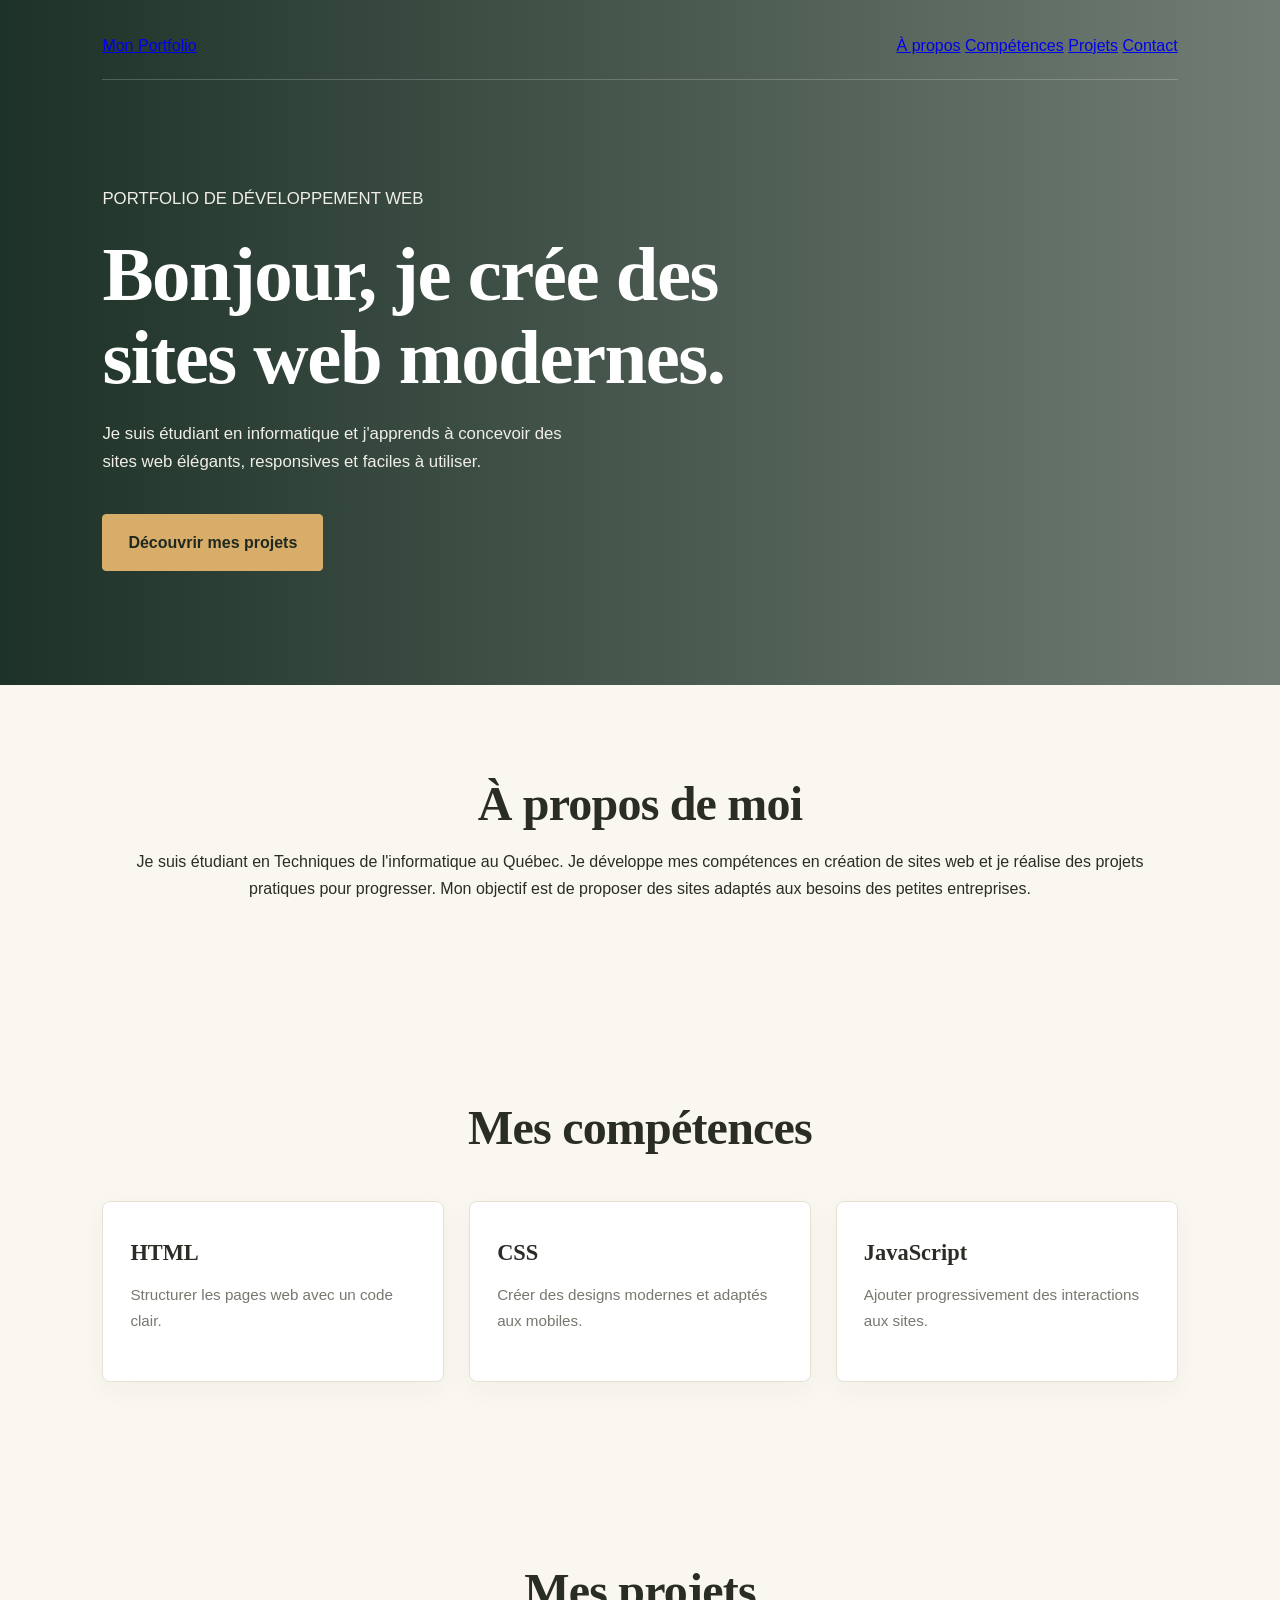
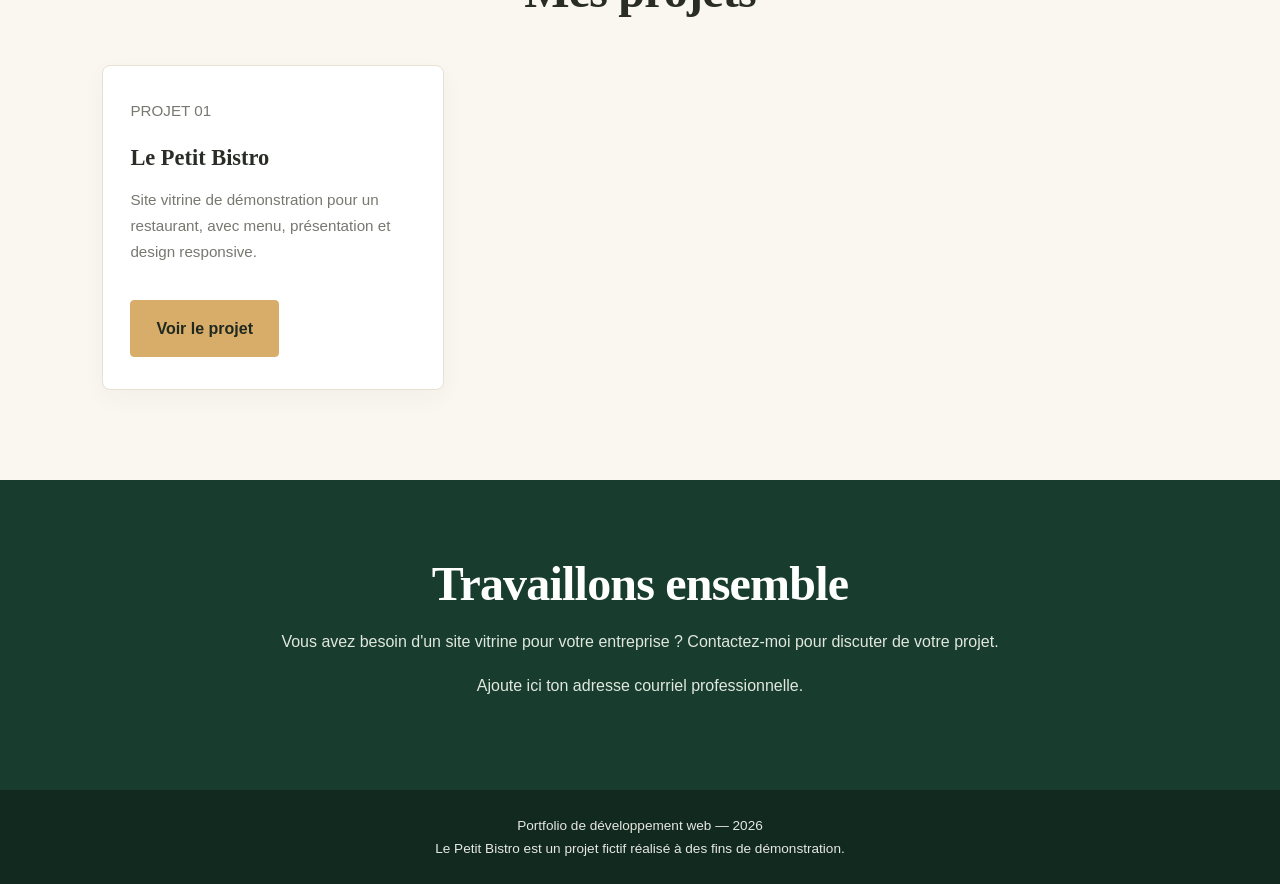
==== portfolio.html @ 8fab01a7 "Rename portfolio.html. to portfolio.html" ====
<!DOCTYPE html>
<html lang="fr">
<head>
    <meta charset="UTF-8">
    <meta name="viewport" content="width=device-width, initial-scale=1.0">
    <meta name="description" content="Portfolio de développeur web débutant : création de sites modernes et responsives.">
    <title>Mon Portfolio | Développement Web</title>
    <link rel="stylesheet" href="style.css">
</head>

<body>

    <header class="hero" id="accueil">
        <nav class="navbar">
            <a href="portfolio.html">Mon Portfolio</a>
            <div>
                <a href="#apropos">À propos</a>
                <a href="#competences">Compétences</a>
                <a href="#projets">Projets</a>
                <a href="#contact">Contact</a>
            </div>
        </nav>

        <div class="hero-content">
            <p>PORTFOLIO DE DÉVELOPPEMENT WEB</p>
            <h1>Bonjour, je crée des sites web modernes.</h1>
            <p>
                Je suis étudiant en informatique et j'apprends à concevoir
                des sites web élégants, responsives et faciles à utiliser.
            </p>
            <a class="button" href="#projets">Découvrir mes projets</a>
        </div>
    </header>

    <main>
        <section class="section" id="apropos">
            <h2>À propos de moi</h2>
            <p>
                Je suis étudiant en Techniques de l'informatique au Québec.
                Je développe mes compétences en création de sites web et
                je réalise des projets pratiques pour progresser.
                Mon objectif est de proposer des sites adaptés aux besoins
                des petites entreprises.
            </p>
        </section>

        <section class="section" id="competences">
            <h2>Mes compétences</h2>

            <div class="menu-grid">
                <article class="menu-card">
                    <div class="dish-content">
                        <h3>HTML</h3>
                        <p>Structurer les pages web avec un code clair.</p>
                    </div>
                </article>

                <article class="menu-card">
                    <div class="dish-content">
                        <h3>CSS</h3>
                        <p>Créer des designs modernes et adaptés aux mobiles.</p>
                    </div>
                </article>

                <article class="menu-card">
                    <div class="dish-content">
                        <h3>JavaScript</h3>
                        <p>Ajouter progressivement des interactions aux sites.</p>
                    </div>
                </article>
            </div>
        </section>

        <section class="section" id="projets">
            <h2>Mes projets</h2>

            <div class="menu-grid">
                <article class="menu-card">
                    <div class="dish-content">
                        <p class="dish-category">PROJET 01</p>
                        <h3>Le Petit Bistro</h3>
                        <p>
                            Site vitrine de démonstration pour un restaurant,
                            avec menu, présentation et design responsive.
                        </p>
                        <a class="button"
                           href="./"
                           target="_blank"
                           rel="noopener noreferrer">
                            Voir le projet
                        </a>
                    </div>
                </article>
            </div>
        </section>

        <section class="contact" id="contact">
            <h2>Travaillons ensemble</h2>
            <p>
                Vous avez besoin d'un site vitrine pour votre entreprise ?
                Contactez-moi pour discuter de votre projet.
            </p>
            <p>Ajoute ici ton adresse courriel professionnelle.</p>
        </section>
    </main>

    <footer>
        <p>Portfolio de développement web — 2026</p>
        <p>Le Petit Bistro est un projet fictif réalisé à des fins de démonstration.</p>
    </footer>

</body>
</html>
---- style.css ----
/* ===== 1. Couleurs et réglages généraux ===== */

:root {
  --green: #183c2e;
  --green-light: #2e5942;
  --cream: #faf7f0;
  --gold: #d8ad69;
  --text: #292d26;
  --muted: #77786f;
  --white: #ffffff;
}

* {
  box-sizing: border-box;
}

html {
  scroll-behavior: smooth;
  scroll-padding-top: 24px;
}

body {
  margin: 0;
  font-family: -apple-system, BlinkMacSystemFont,
    "Segoe UI", sans-serif;
  color: var(--text);
  background: var(--cream);
  line-height: 1.7;
}

a {
  transition: color 0.25s ease,
    background 0.25s ease,
    transform 0.25s ease;
}

h1, h2, h3, p {
  margin-top: 0;
}

h2 {
  line-height: 1.2;
  letter-spacing: -0.8px;
}

/* ===== 2. Grande section d'accueil ===== */

.hero {
  min-height: 560px;
  padding: 24px 8%;
  color: var(--white);
  background:
    linear-gradient(
      90deg,
      rgba(15, 37, 27, 0.94),
      rgba(15, 37, 27, 0.58)
    ),
    url("https://images.unsplash.com/photo-1414235077428-338989a2e8c0?auto=format&fit=crop&w=1800&q=85")
    center / cover no-repeat;
}

.navbar {
  max-width: 1200px;
  margin: 0 auto;
  display: flex;
  align-items: center;
  justify-content: space-between;
  gap: 20px;
  padding: 8px 0 20px;
  border-bottom: 1px solid rgba(255, 255, 255, 0.2);
}

.logo {
  color: var(--white);
  font-family: Georgia, serif;
  font-size: 1.45rem;
  font-weight: bold;
  text-decoration: none;
}

.nav-link {
  color: var(--white);
  text-decoration: none;
}

.nav-link:hover {
  color: var(--gold);
}

.hero-content {
  max-width: 1200px;
  margin: 0 auto;
  padding: 105px 0 90px;
}

.eyebrow {
  color: var(--gold);
  font-size: 0.78rem;
  font-weight: 700;
  letter-spacing: 3px;
  text-transform: uppercase;
}

.hero h1 {
  max-width: 700px;
  margin: 20px 0;
  font-family: Georgia, "Times New Roman", serif;
  font-size: clamp(2.7rem, 6vw, 5rem);
  line-height: 1.08;
  letter-spacing: -1.5px;
}

.hero-content > p:not(.eyebrow) {
  max-width: 470px;
  color: #f0eee7;
  font-size: 1.05rem;
}

/* ===== 3. Boutons ===== */

.button {
  display: inline-block;
  margin-top: 20px;
  padding: 14px 25px;
  border: 1px solid var(--gold);
  border-radius: 4px;
  background: var(--gold);
  color: #20291f;
  font: inherit;
  font-weight: 700;
  text-decoration: none;
  cursor: pointer;
  transition: background 0.25s ease,
    transform 0.25s ease;
}

.button:hover {
  background: #e8c58d;
  transform: translateY(-2px);
}

.button:focus-visible,
a:focus-visible {
  outline: 3px solid var(--gold);
  outline-offset: 4px;
}

/* ===== 4. Cartes du menu ===== */

.section {
  max-width: 1400px;
  margin: 0 auto;
  padding: 90px 8%;
  text-align: center;
}

.section h2,
.contact h2 {
  margin-bottom: 16px;
  font-family: Georgia, "Times New Roman", serif;
  font-size: clamp(2rem, 4vw, 3rem);
}

.menu-grid {
  display: grid;
  grid-template-columns: repeat(3, minmax(0, 1fr));
  gap: 25px;
  margin-top: 45px;
  text-align: left;
}

.menu-card {
  padding: 32px 27px;
  border: 1px solid #e8e0d3;
  border-radius: 8px;
  background: var(--white);
  box-shadow: 0 8px 25px rgba(37, 43, 32, 0.04);
  transition: transform 0.25s ease,
    box-shadow 0.25s ease;
}

.menu-card:hover {
  transform: translateY(-6px);
  box-shadow: 0 16px 35px rgba(37, 43, 32, 0.1);
}

.menu-card span {
  display: inline-block;
  margin-bottom: 12px;
  font-size: 2.7rem;
}

.menu-card h3 {
  margin-bottom: 10px;
  font-family: Georgia, "Times New Roman", serif;
  font-size: 1.4rem;
}

.menu-card p {
  color: var(--muted);
  font-size: 0.95rem;
}

.menu-card strong {
  color: var(--green-light);
  font-size: 1.1rem;
}

/* ===== 5. Contact ===== */

.contact {
  padding: 75px 8%;
  background: var(--green);
  color: var(--white);
  text-align: center;
}

.contact h2 {
  color: var(--white);
}

.contact > p:not(#contact-message) {
  color: #e1e8df;
}

#contact-message {
  margin: 18px auto 0;
  color: #f2d49d;
}

/* ===== 6. Pied de page ===== */

footer {
  padding: 24px 8%;
  background: #11291f;
  color: #e6e8e2;
  text-align: center;
  font-size: 0.85rem;
}

footer p {
  margin: 0;
}

/* ===== 7. Adaptation aux téléphones ===== */

@media (max-width: 700px) {
  .hero {
    min-height: auto;
    padding: 20px 6%;
    background-position: center;
  }

  .navbar {
    align-items: flex-start;
    gap: 12px;
  }

  .logo {
    font-size: 1.15rem;
  }

  .nav-link {
    font-size: 0.9rem;
  }

  .hero-content {
    padding: 80px 0 65px;
  }

  .hero h1 {
    font-size: clamp(2.5rem, 11vw, 3.7rem);
  }

  .section {
    padding: 65px 6%;
  }

  .menu-grid {
    grid-template-columns: 1fr;
    gap: 18px;
    margin-top: 30px;
  }

  .menu-card {
    padding: 27px 23px;
  }

  .contact {
    padding: 60px 6%;
  }
}

@media (prefers-reduced-motion: reduce) {
  *,
  *::before,
  *::after {
    scroll-behavior: auto !important;
    transition: none !important;
  }
}
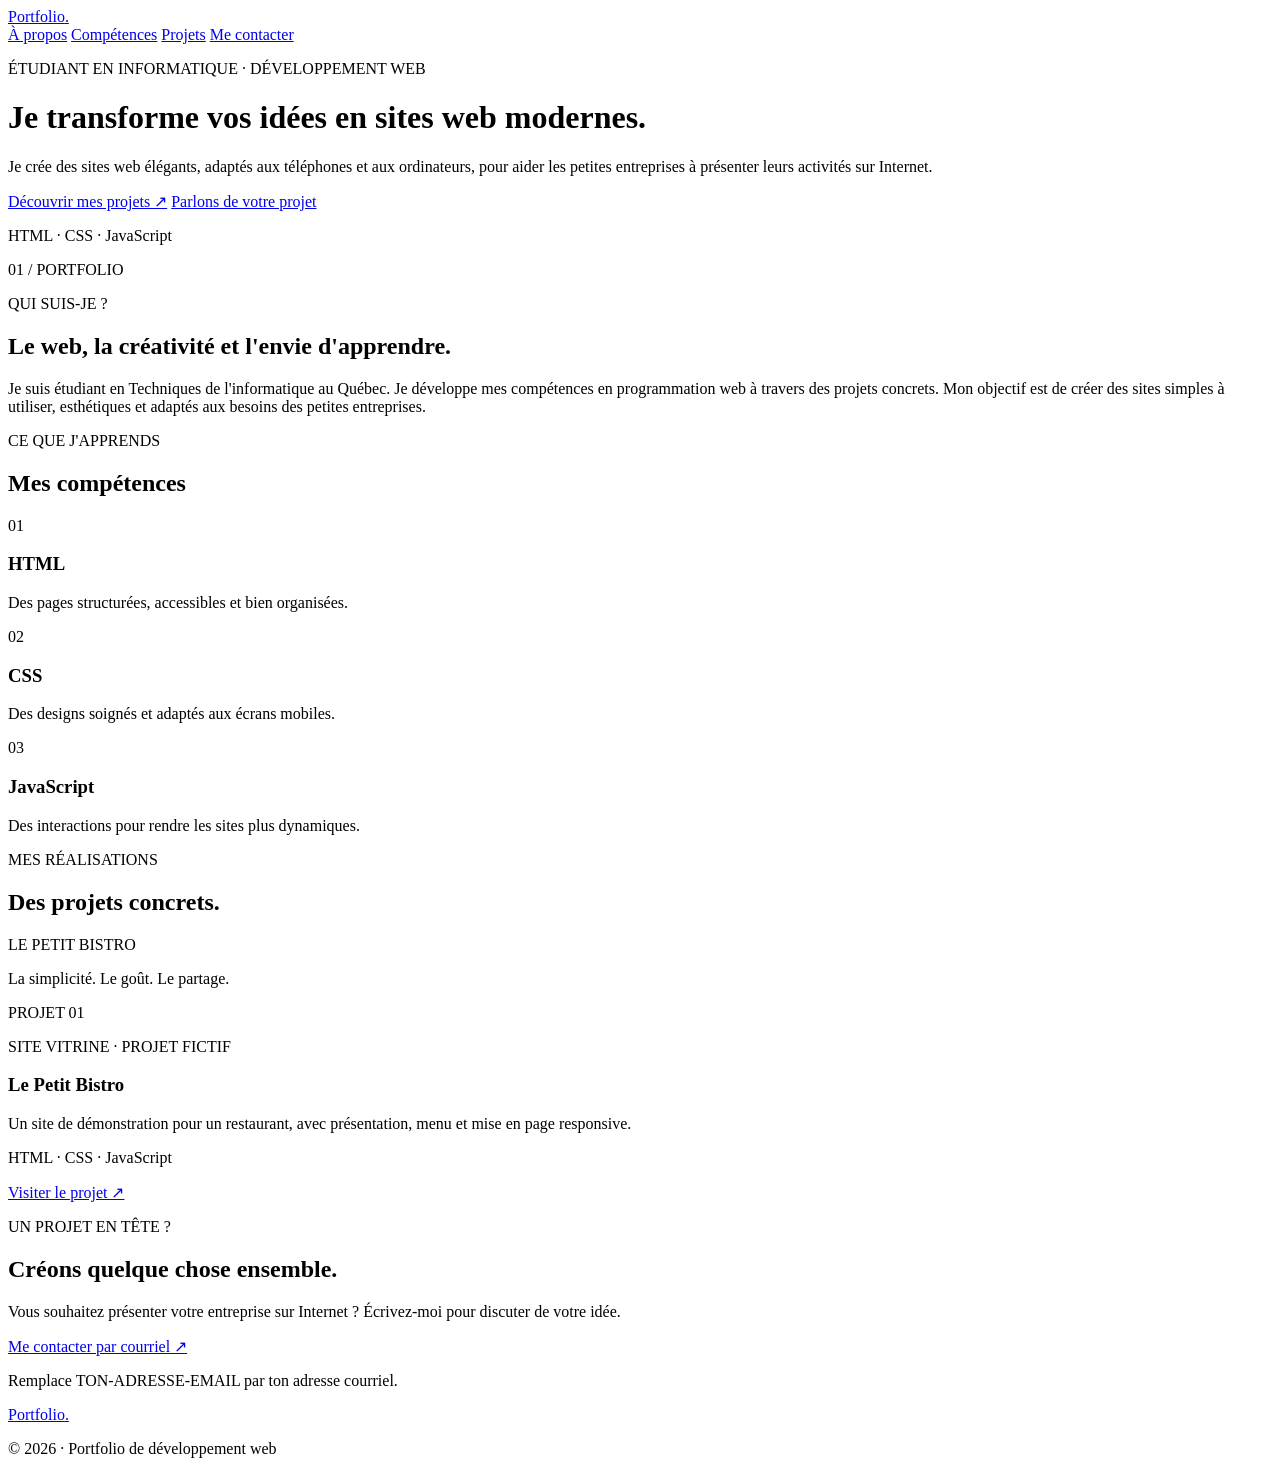
==== commit 6fee032d: "Revise portfolio.html for improved structure and design Updated portfolio layout and content for cla" ====
--- a/portfolio.html
+++ b/portfolio.html
@@ -1,113 +1,133 @@
+
 <!DOCTYPE html>
 <html lang="fr">
 <head>
-    <meta charset="UTF-8">
-    <meta name="viewport" content="width=device-width, initial-scale=1.0">
-    <meta name="description" content="Portfolio de développeur web débutant : création de sites modernes et responsives.">
-    <title>Mon Portfolio | Développement Web</title>
-    <link rel="stylesheet" href="style.css">
+  <meta charset="UTF-8">
+  <meta name="viewport" content="width=device-width, initial-scale=1.0">
+  <meta name="description" content="Portfolio de développeur web : création de sites modernes et responsives pour petites entreprises.">
+  <title>Portfolio | Développement Web</title>
+  <link rel="stylesheet" href="portfolio.css">
 </head>
-
 <body>
 
-    <header class="hero" id="accueil">
-        <nav class="navbar">
-            <a href="portfolio.html">Mon Portfolio</a>
-            <div>
-                <a href="#apropos">À propos</a>
-                <a href="#competences">Compétences</a>
-                <a href="#projets">Projets</a>
-                <a href="#contact">Contact</a>
-            </div>
-        </nav>
+  <header class="hero" id="accueil">
+    <nav class="navbar">
+      <a class="logo" href="#accueil">Portfolio<span>.</span></a>
 
-        <div class="hero-content">
-            <p>PORTFOLIO DE DÉVELOPPEMENT WEB</p>
-            <h1>Bonjour, je crée des sites web modernes.</h1>
-            <p>
-                Je suis étudiant en informatique et j'apprends à concevoir
-                des sites web élégants, responsives et faciles à utiliser.
-            </p>
-            <a class="button" href="#projets">Découvrir mes projets</a>
+      <div class="nav-links">
+        <a href="#apropos">À propos</a>
+        <a href="#competences">Compétences</a>
+        <a href="#projets">Projets</a>
+        <a class="nav-contact" href="#contact">Me contacter</a>
+      </div>
+    </nav>
+
+    <div class="hero-content">
+      <p class="eyebrow">ÉTUDIANT EN INFORMATIQUE · DÉVELOPPEMENT WEB</p>
+
+      <h1>Je transforme vos idées en <span>sites web modernes.</span></h1>
+
+      <p class="intro">
+        Je crée des sites web élégants, adaptés aux téléphones
+        et aux ordinateurs, pour aider les petites entreprises
+        à présenter leurs activités sur Internet.
+      </p>
+
+      <div class="hero-buttons">
+        <a class="button" href="#projets">Découvrir mes projets ↗</a>
+        <a class="text-link" href="#contact">Parlons de votre projet</a>
+      </div>
+
+      <p class="availability">
+        HTML · CSS · JavaScript
+      </p>
+    </div>
+
+    <div class="hero-number">01 / PORTFOLIO</div>
+  </header>
+
+  <main>
+    <section class="section about" id="apropos">
+      <p class="eyebrow">QUI SUIS-JE ?</p>
+      <h2>Le web, la créativité et l'envie d'apprendre.</h2>
+      <p>
+        Je suis étudiant en Techniques de l'informatique au Québec.
+        Je développe mes compétences en programmation web à travers
+        des projets concrets. Mon objectif est de créer des sites
+        simples à utiliser, esthétiques et adaptés aux besoins
+        des petites entreprises.
+      </p>
+    </section>
+
+    <section class="section skills" id="competences">
+      <p class="eyebrow">CE QUE J'APPRENDS</p>
+      <h2>Mes compétences</h2>
+
+      <div class="card-grid">
+        <article class="skill-card">
+          <span>01</span>
+          <h3>HTML</h3>
+          <p>Des pages structurées, accessibles et bien organisées.</p>
+        </article>
+
+        <article class="skill-card">
+          <span>02</span>
+          <h3>CSS</h3>
+          <p>Des designs soignés et adaptés aux écrans mobiles.</p>
+        </article>
+
+        <article class="skill-card">
+          <span>03</span>
+          <h3>JavaScript</h3>
+          <p>Des interactions pour rendre les sites plus dynamiques.</p>
+        </article>
+      </div>
+    </section>
+
+    <section class="section projects" id="projets">
+      <p class="eyebrow">MES RÉALISATIONS</p>
+      <h2>Des projets concrets.</h2>
+
+      <article class="project-card">
+        <div class="project-visual">
+          <span>LE PETIT BISTRO</span>
+          <p>La simplicité. Le goût. Le partage.</p>
+          <span class="project-stamp">PROJET 01</span>
         </div>
-    </header>
 
-    <main>
-        <section class="section" id="apropos">
-            <h2>À propos de moi</h2>
-            <p>
-                Je suis étudiant en Techniques de l'informatique au Québec.
-                Je développe mes compétences en création de sites web et
-                je réalise des projets pratiques pour progresser.
-                Mon objectif est de proposer des sites adaptés aux besoins
-                des petites entreprises.
-            </p>
-        </section>
+        <div class="project-info">
+          <p class="eyebrow">SITE VITRINE · PROJET FICTIF</p>
+          <h3>Le Petit Bistro</h3>
+          <p>
+            Un site de démonstration pour un restaurant, avec
+            présentation, menu et mise en page responsive.
+          </p>
+          <p class="tech">HTML · CSS · JavaScript</p>
+          <a class="text-link" href="./">Visiter le projet ↗</a>
+        </div>
+      </article>
+    </section>
 
-        <section class="section" id="competences">
-            <h2>Mes compétences</h2>
+    <section class="contact" id="contact">
+      <p class="eyebrow">UN PROJET EN TÊTE ?</p>
+      <h2>Créons quelque chose ensemble.</h2>
+      <p>
+        Vous souhaitez présenter votre entreprise sur Internet ?
+        Écrivez-moi pour discuter de votre idée.
+      </p>
+      <a class="button" href="mailto:TON-ADRESSE-EMAIL">
+        Me contacter par courriel ↗
+      </a>
+      <p class="small-note">
+        Remplace TON-ADRESSE-EMAIL par ton adresse courriel.
+      </p>
+    </section>
+  </main>
 
-            <div class="menu-grid">
-                <article class="menu-card">
-                    <div class="dish-content">
-                        <h3>HTML</h3>
-                        <p>Structurer les pages web avec un code clair.</p>
-                    </div>
-                </article>
-
-                <article class="menu-card">
-                    <div class="dish-content">
-                        <h3>CSS</h3>
-                        <p>Créer des designs modernes et adaptés aux mobiles.</p>
-                    </div>
-                </article>
-
-                <article class="menu-card">
-                    <div class="dish-content">
-                        <h3>JavaScript</h3>
-                        <p>Ajouter progressivement des interactions aux sites.</p>
-                    </div>
-                </article>
-            </div>
-        </section>
-
-        <section class="section" id="projets">
-            <h2>Mes projets</h2>
-
-            <div class="menu-grid">
-                <article class="menu-card">
-                    <div class="dish-content">
-                        <p class="dish-category">PROJET 01</p>
-                        <h3>Le Petit Bistro</h3>
-                        <p>
-                            Site vitrine de démonstration pour un restaurant,
-                            avec menu, présentation et design responsive.
-                        </p>
-                        <a class="button"
-                           href="./"
-                           target="_blank"
-                           rel="noopener noreferrer">
-                            Voir le projet
-                        </a>
-                    </div>
-                </article>
-            </div>
-        </section>
-
-        <section class="contact" id="contact">
-            <h2>Travaillons ensemble</h2>
-            <p>
-                Vous avez besoin d'un site vitrine pour votre entreprise ?
-                Contactez-moi pour discuter de votre projet.
-            </p>
-            <p>Ajoute ici ton adresse courriel professionnelle.</p>
-        </section>
-    </main>
-
-    <footer>
-        <p>Portfolio de développement web — 2026</p>
-        <p>Le Petit Bistro est un projet fictif réalisé à des fins de démonstration.</p>
-    </footer>
+  <footer>
+    <a class="logo" href="#accueil">Portfolio<span>.</span></a>
+    <p>© 2026 · Portfolio de développement web</p>
+  </footer>
 
 </body>
 </html>
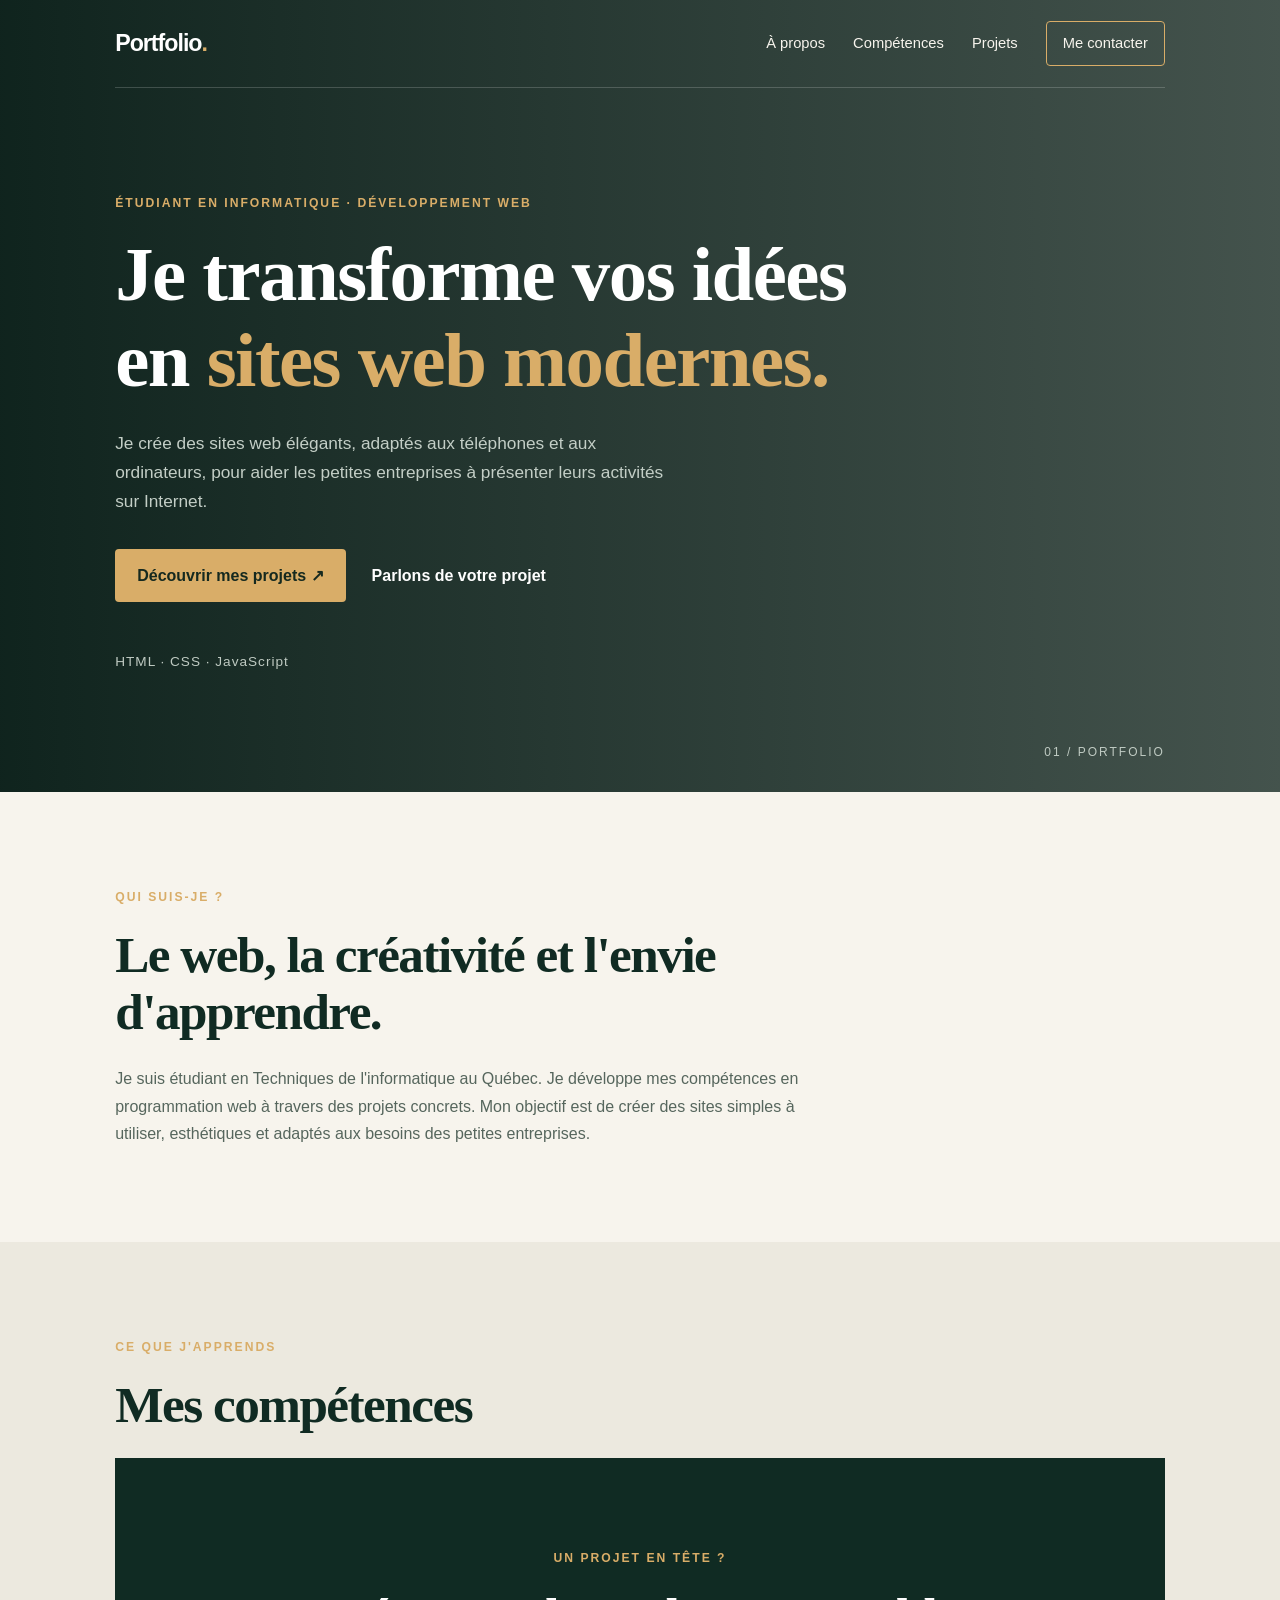
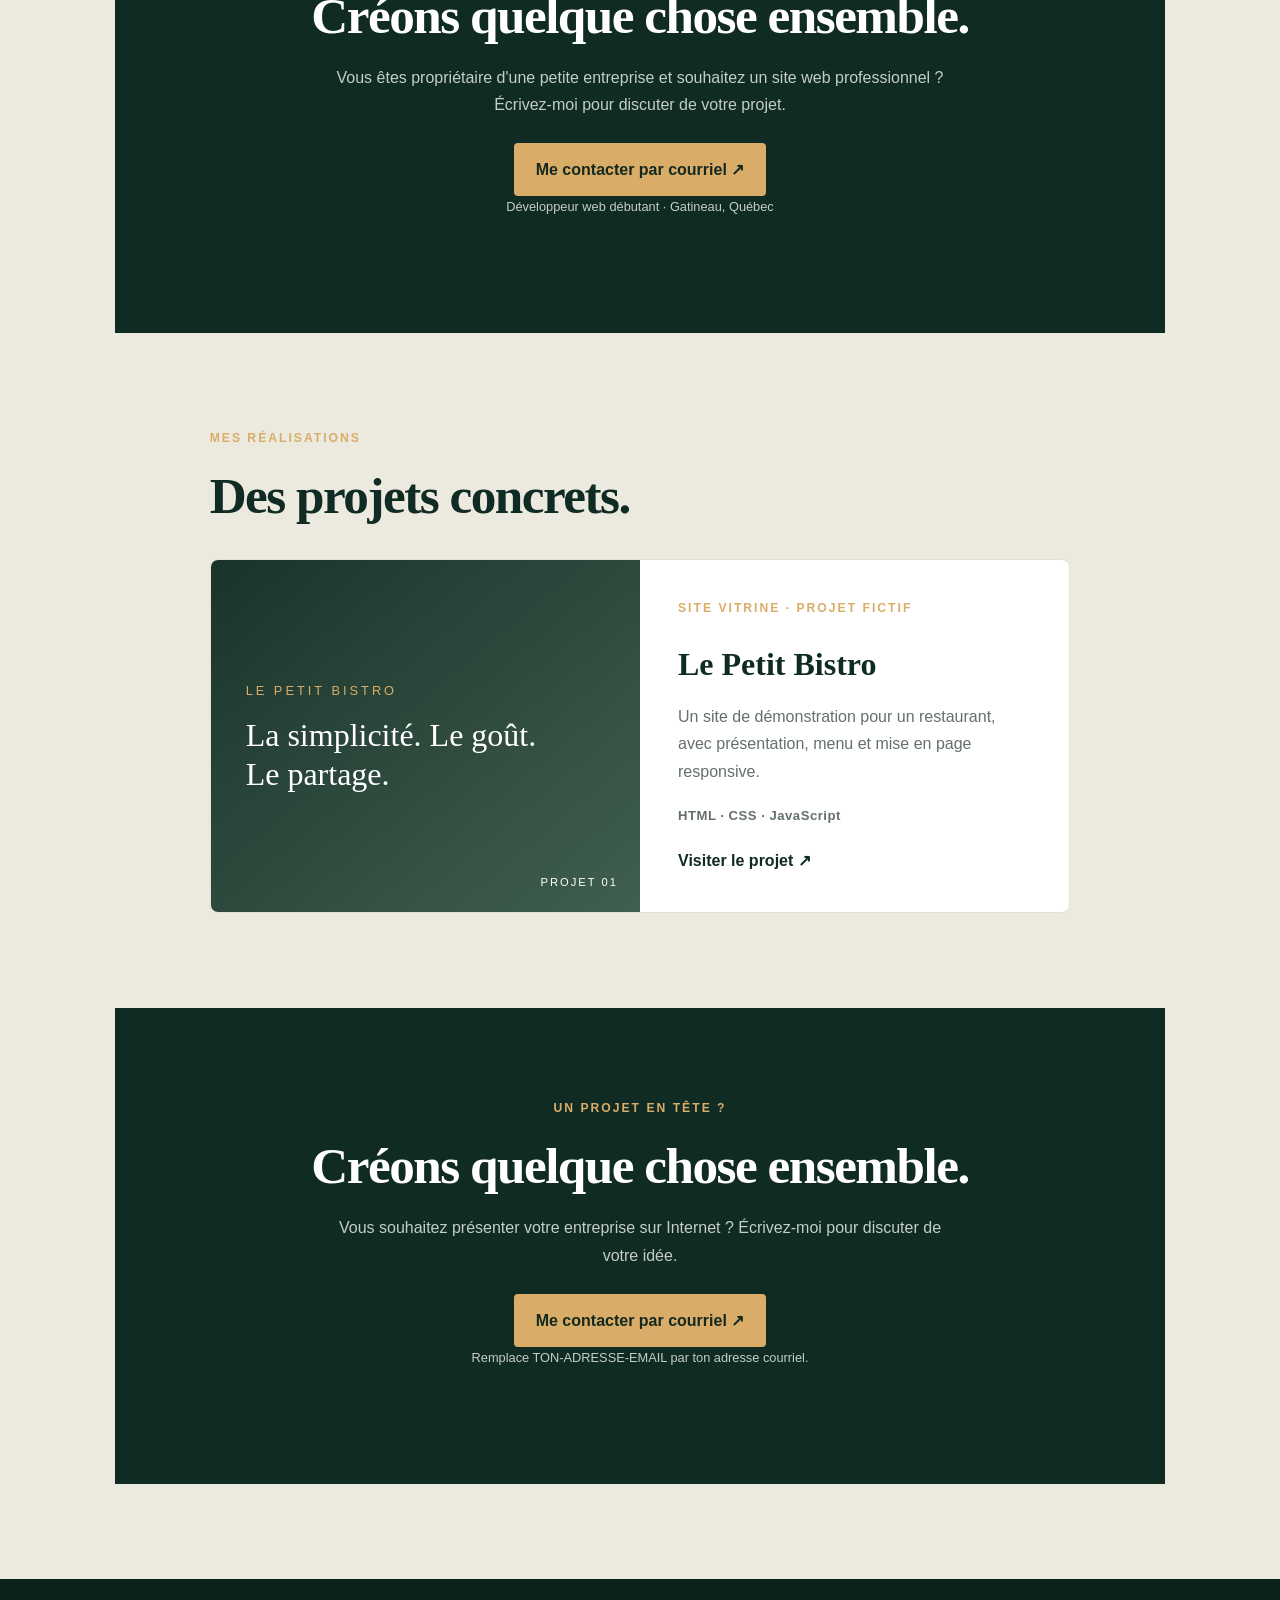
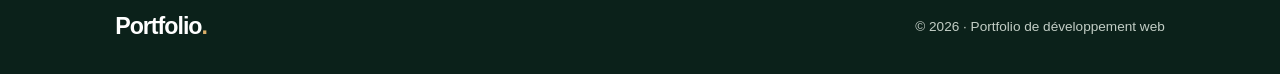
==== commit 15fe524f: "Update portfolio.html" ====
--- a/portfolio.html
+++ b/portfolio.html
@@ -63,26 +63,26 @@
       <p class="eyebrow">CE QUE J'APPRENDS</p>
       <h2>Mes compétences</h2>
 
-      <div class="card-grid">
-        <article class="skill-card">
-          <span>01</span>
-          <h3>HTML</h3>
-          <p>Des pages structurées, accessibles et bien organisées.</p>
-        </article>
+     
+<section class="contact" id="contact">
+  <p class="eyebrow">UN PROJET EN TÊTE ?</p>
 
-        <article class="skill-card">
-          <span>02</span>
-          <h3>CSS</h3>
-          <p>Des designs soignés et adaptés aux écrans mobiles.</p>
-        </article>
+  <h2>Créons quelque chose ensemble.</h2>
 
-        <article class="skill-card">
-          <span>03</span>
-          <h3>JavaScript</h3>
-          <p>Des interactions pour rendre les sites plus dynamiques.</p>
-        </article>
-      </div>
-    </section>
+  <p>
+    Vous êtes propriétaire d'une petite entreprise et souhaitez
+    un site web professionnel ? Écrivez-moi pour discuter de votre projet.
+  </p>
+
+  <a class="button" href="mailto:TON-EMAIL@EXEMPLE.COM">
+    Me contacter par courriel ↗
+  </a>
+
+  <p class="small-note">
+    Développeur web débutant · Gatineau, Québec
+  </p>
+</section>
+
 
     <section class="section projects" id="projets">
       <p class="eyebrow">MES RÉALISATIONS</p>
--- a/portfolio.css
+++ b/portfolio.css
@@ -0,0 +1,375 @@
+
+:root {
+  --green: #102b23;
+  --green-light: #1b4033;
+  --gold: #d9ad68;
+  --cream: #f7f4ed;
+  --muted: #c3cec6;
+}
+
+* {
+  box-sizing: border-box;
+  margin: 0;
+  padding: 0;
+}
+
+html {
+  scroll-behavior: smooth;
+}
+
+body {
+  font-family: Arial, Helvetica, sans-serif;
+  background: var(--cream);
+  color: var(--green);
+  line-height: 1.7;
+}
+
+a {
+  text-decoration: none;
+}
+
+.hero {
+  min-height: 88vh;
+  position: relative;
+  overflow: hidden;
+  color: white;
+  background:
+    linear-gradient(90deg, rgba(8, 29, 23, .97), rgba(8, 29, 23, .75)),
+    url("https://images.unsplash.com/photo-1497366754035-f200968a6e72?auto=format&fit=crop&w=1800&q=85")
+    center/cover no-repeat;
+  padding: 0 9%;
+}
+
+.navbar {
+  min-height: 88px;
+  display: flex;
+  align-items: center;
+  justify-content: space-between;
+  gap: 24px;
+  border-bottom: 1px solid rgba(255,255,255,.18);
+}
+
+.logo {
+  color: white;
+  font-size: 1.45rem;
+  font-weight: 800;
+  letter-spacing: -1px;
+}
+
+.logo span {
+  color: var(--gold);
+}
+
+.nav-links {
+  display: flex;
+  align-items: center;
+  gap: 28px;
+}
+
+.nav-links a {
+  color: #f7f4ed;
+  font-size: .92rem;
+  transition: color .2s;
+}
+
+.nav-links a:hover,
+.text-link:hover {
+  color: var(--gold);
+}
+
+.nav-links .nav-contact {
+  border: 1px solid var(--gold);
+  padding: 9px 16px;
+  border-radius: 4px;
+}
+
+.hero-content {
+  max-width: 780px;
+  padding: 105px 0 90px;
+}
+
+.eyebrow {
+  color: var(--gold);
+  font-size: .76rem;
+  font-weight: 700;
+  letter-spacing: 2px;
+  margin-bottom: 18px;
+}
+
+h1, h2 {
+  font-family: Georgia, "Times New Roman", serif;
+  letter-spacing: -1.5px;
+  line-height: 1.12;
+}
+
+h1 {
+  font-size: clamp(2.8rem, 6vw, 5.3rem);
+  max-width: 850px;
+}
+
+h1 span {
+  color: var(--gold);
+}
+
+.intro {
+  max-width: 570px;
+  color: var(--muted);
+  font-size: 1.08rem;
+  margin-top: 25px;
+}
+
+.hero-buttons {
+  display: flex;
+  flex-wrap: wrap;
+  align-items: center;
+  gap: 26px;
+  margin-top: 32px;
+}
+
+.button {
+  display: inline-block;
+  background: var(--gold);
+  color: #15291f;
+  padding: 13px 22px;
+  border-radius: 4px;
+  font-weight: 700;
+  transition: transform .2s, background .2s;
+}
+
+.button:hover {
+  background: #edc78b;
+  transform: translateY(-2px);
+}
+
+.text-link {
+  color: var(--green);
+  font-weight: 700;
+}
+
+.hero .text-link {
+  color: white;
+}
+
+.availability {
+  margin-top: 48px;
+  color: #bfcac2;
+  font-size: .85rem;
+  letter-spacing: 1px;
+}
+
+.hero-number {
+  position: absolute;
+  right: 9%;
+  bottom: 30px;
+  color: #bfcac2;
+  font-size: .75rem;
+  letter-spacing: 2px;
+}
+
+.section {
+  padding: 95px 9%;
+}
+
+.section h2,
+.contact h2 {
+  font-size: clamp(2.1rem, 4vw, 3.4rem);
+  max-width: 760px;
+  margin-bottom: 25px;
+}
+
+.about > p:last-child {
+  max-width: 720px;
+  color: #56665d;
+}
+
+.skills {
+  background: #ece9df;
+}
+
+.card-grid {
+  display: grid;
+  grid-template-columns: repeat(3, minmax(0, 1fr));
+  gap: 20px;
+  margin-top: 38px;
+}
+
+.skill-card {
+  background: white;
+  padding: 30px;
+  border: 1px solid #e4e0d5;
+  border-radius: 8px;
+}
+
+.skill-card > span {
+  color: #b18243;
+  font-size: .8rem;
+  font-weight: 700;
+}
+
+.skill-card h3 {
+  margin: 15px 0 8px;
+  font-size: 1.4rem;
+}
+
+.skill-card p,
+.project-info > p:not(.eyebrow) {
+  color: #647168;
+}
+
+.project-card {
+  display: grid;
+  grid-template-columns: 1fr 1fr;
+  background: white;
+  border-radius: 8px;
+  overflow: hidden;
+  margin-top: 35px;
+  border: 1px solid #e4e0d5;
+}
+
+.project-visual {
+  min-height: 310px;
+  padding: 35px;
+  background:
+    linear-gradient(140deg, rgba(12, 39, 29, .94), rgba(31, 67, 49, .85)),
+    url("https://images.unsplash.com/photo-1414235077428-338989a2e8c0?auto=format&fit=crop&w=900&q=80")
+    center/cover;
+  color: white;
+  display: flex;
+  flex-direction: column;
+  justify-content: center;
+  position: relative;
+}
+
+.project-visual > span:first-child {
+  color: var(--gold);
+  letter-spacing: 3px;
+  font-size: .8rem;
+}
+
+.project-visual p {
+  font-family: Georgia, serif;
+  font-size: 2rem;
+  margin-top: 15px;
+  max-width: 300px;
+  line-height: 1.2;
+}
+
+.project-stamp {
+  position: absolute;
+  bottom: 20px;
+  right: 22px;
+  font-size: .7rem;
+  letter-spacing: 2px;
+}
+
+.project-info {
+  padding: 38px;
+}
+
+.project-info h3 {
+  font-family: Georgia, serif;
+  font-size: 2rem;
+  margin-bottom: 12px;
+}
+
+.tech {
+  margin: 20px 0;
+  font-size: .82rem;
+  font-weight: 700;
+  letter-spacing: .5px;
+}
+
+.contact {
+  padding: 90px 9%;
+  background: var(--green);
+  color: white;
+  text-align: center;
+}
+
+.contact h2 {
+  margin: 0 auto 20px;
+}
+
+.contact > p:not(.eyebrow) {
+  color: var(--muted);
+  max-width: 620px;
+  margin: 0 auto 25px;
+}
+
+.contact .small-note {
+  font-size: .8rem;
+  margin-top: 18px;
+}
+
+footer {
+  background: #0b211a;
+  padding: 28px 9%;
+  display: flex;
+  justify-content: space-between;
+  align-items: center;
+  gap: 20px;
+  color: var(--muted);
+  font-size: .85rem;
+}
+
+@media (max-width: 700px) {
+  .hero {
+    min-height: auto;
+    padding: 0 6%;
+  }
+
+  .navbar {
+    align-items: flex-start;
+    flex-direction: column;
+    padding: 22px 0;
+    gap: 15px;
+  }
+
+  .nav-links {
+    flex-wrap: wrap;
+    gap: 12px 18px;
+  }
+
+  .nav-links a {
+    font-size: .85rem;
+  }
+
+  .hero-content {
+    padding: 75px 0 100px;
+  }
+
+  h1 {
+    font-size: clamp(2.5rem, 12vw, 4rem);
+  }
+
+  .section {
+    padding: 65px 6%;
+  }
+
+  .card-grid,
+  .project-card {
+    grid-template-columns: 1fr;
+  }
+
+  .project-visual {
+    min-height: 240px;
+  }
+
+  .project-info {
+    padding: 27px;
+  }
+
+  .contact {
+    padding: 65px 6%;
+  }
+
+  footer {
+    padding: 25px 6%;
+    flex-direction: column;
+    align-items: flex-start;
+  }
+
+  .hero-number {
+    right: 6%;
+  }
+}
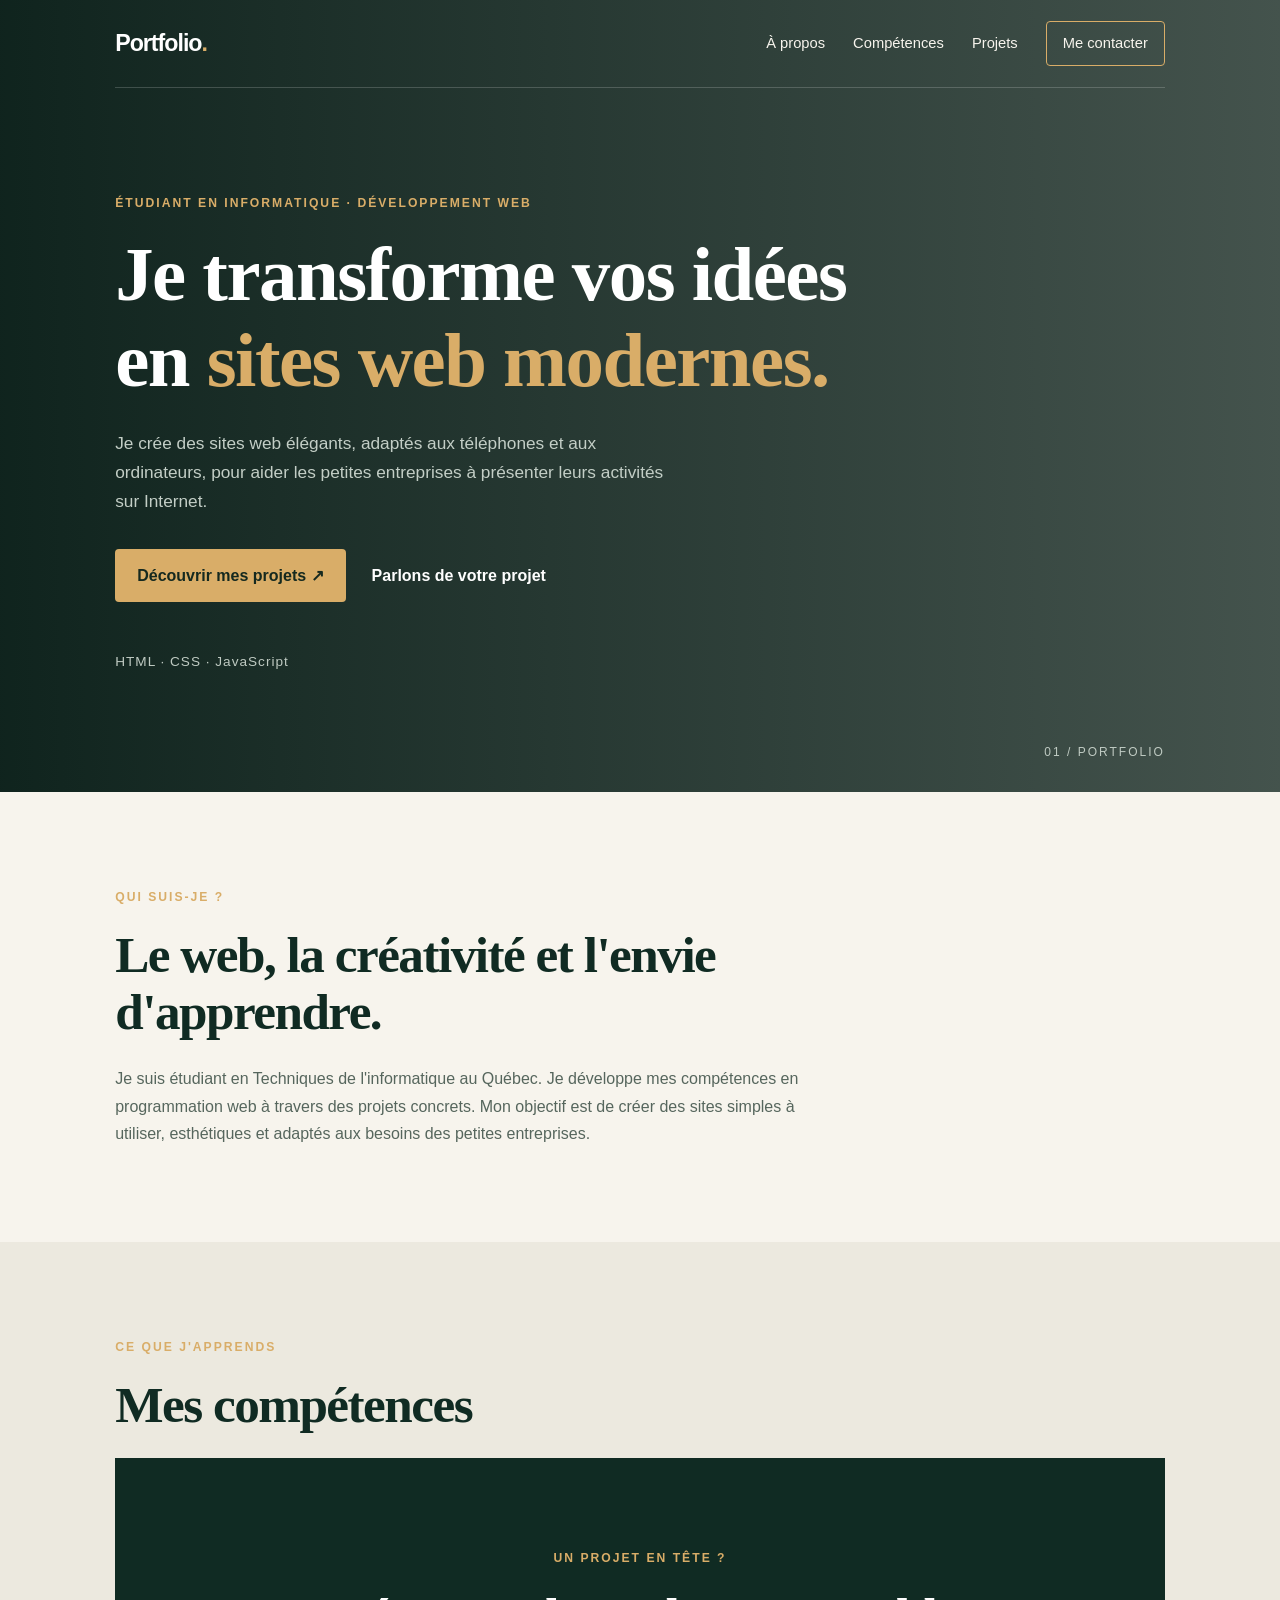
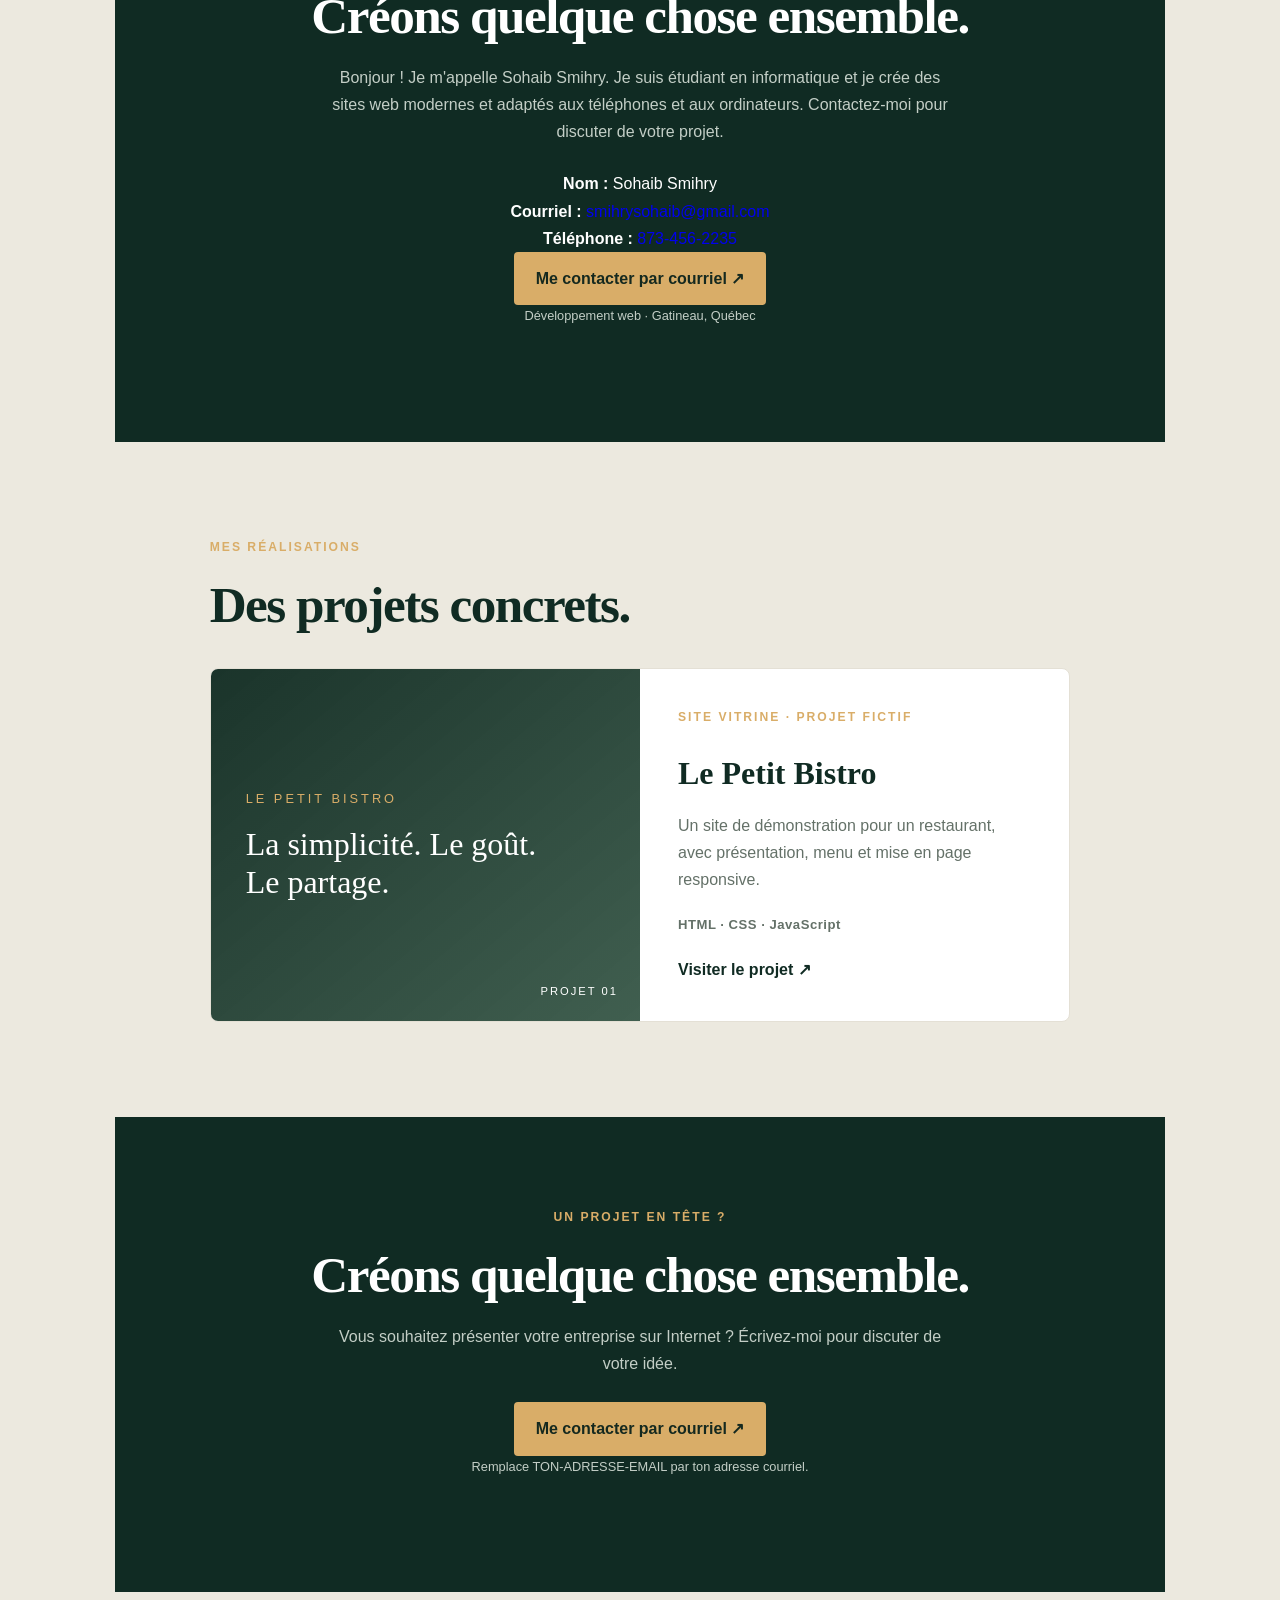
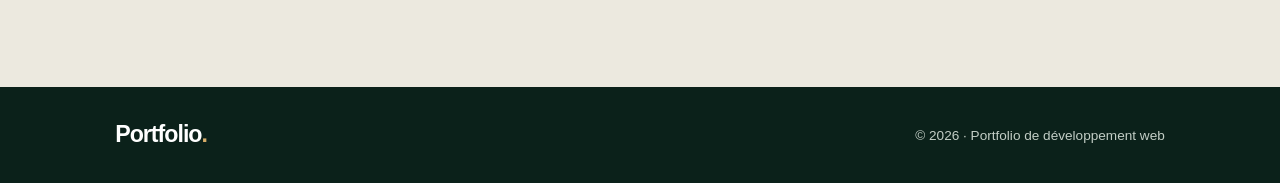
==== commit 40dab559: "Revise contact section with personal info Updated contact section with personal introduction and det" ====
--- a/portfolio.html
+++ b/portfolio.html
@@ -64,24 +64,42 @@
       <h2>Mes compétences</h2>
 
      
+
 <section class="contact" id="contact">
   <p class="eyebrow">UN PROJET EN TÊTE ?</p>
 
   <h2>Créons quelque chose ensemble.</h2>
 
   <p>
-    Vous êtes propriétaire d'une petite entreprise et souhaitez
-    un site web professionnel ? Écrivez-moi pour discuter de votre projet.
+    Bonjour ! Je m'appelle Sohaib Smihry.
+    Je suis étudiant en informatique et je crée des sites web
+    modernes et adaptés aux téléphones et aux ordinateurs.
+    Contactez-moi pour discuter de votre projet.
   </p>
 
-  <a class="button" href="mailto:TON-EMAIL@EXEMPLE.COM">
+  <div class="contact-details">
+    <p><strong>Nom :</strong> Sohaib Smihry</p>
+
+    <p>
+      <strong>Courriel :</strong>
+      <a href="mailto:smihrysohaib@gmail.com">
+        smihrysohaib@gmail.com
+      </a>
+    </p>
+
+    <p>
+      <strong>Téléphone :</strong>
+      <a href="tel:+18734562235">873-456-2235</a>
+    </p>
+  </div>
+
+  <a class="button" href="mailto:smihrysohaib@gmail.com">
     Me contacter par courriel ↗
   </a>
 
-  <p class="small-note">
-    Développeur web débutant · Gatineau, Québec
-  </p>
+  <p class="small-note">Développement web · Gatineau, Québec</p>
 </section>
+
 
 
     <section class="section projects" id="projets">
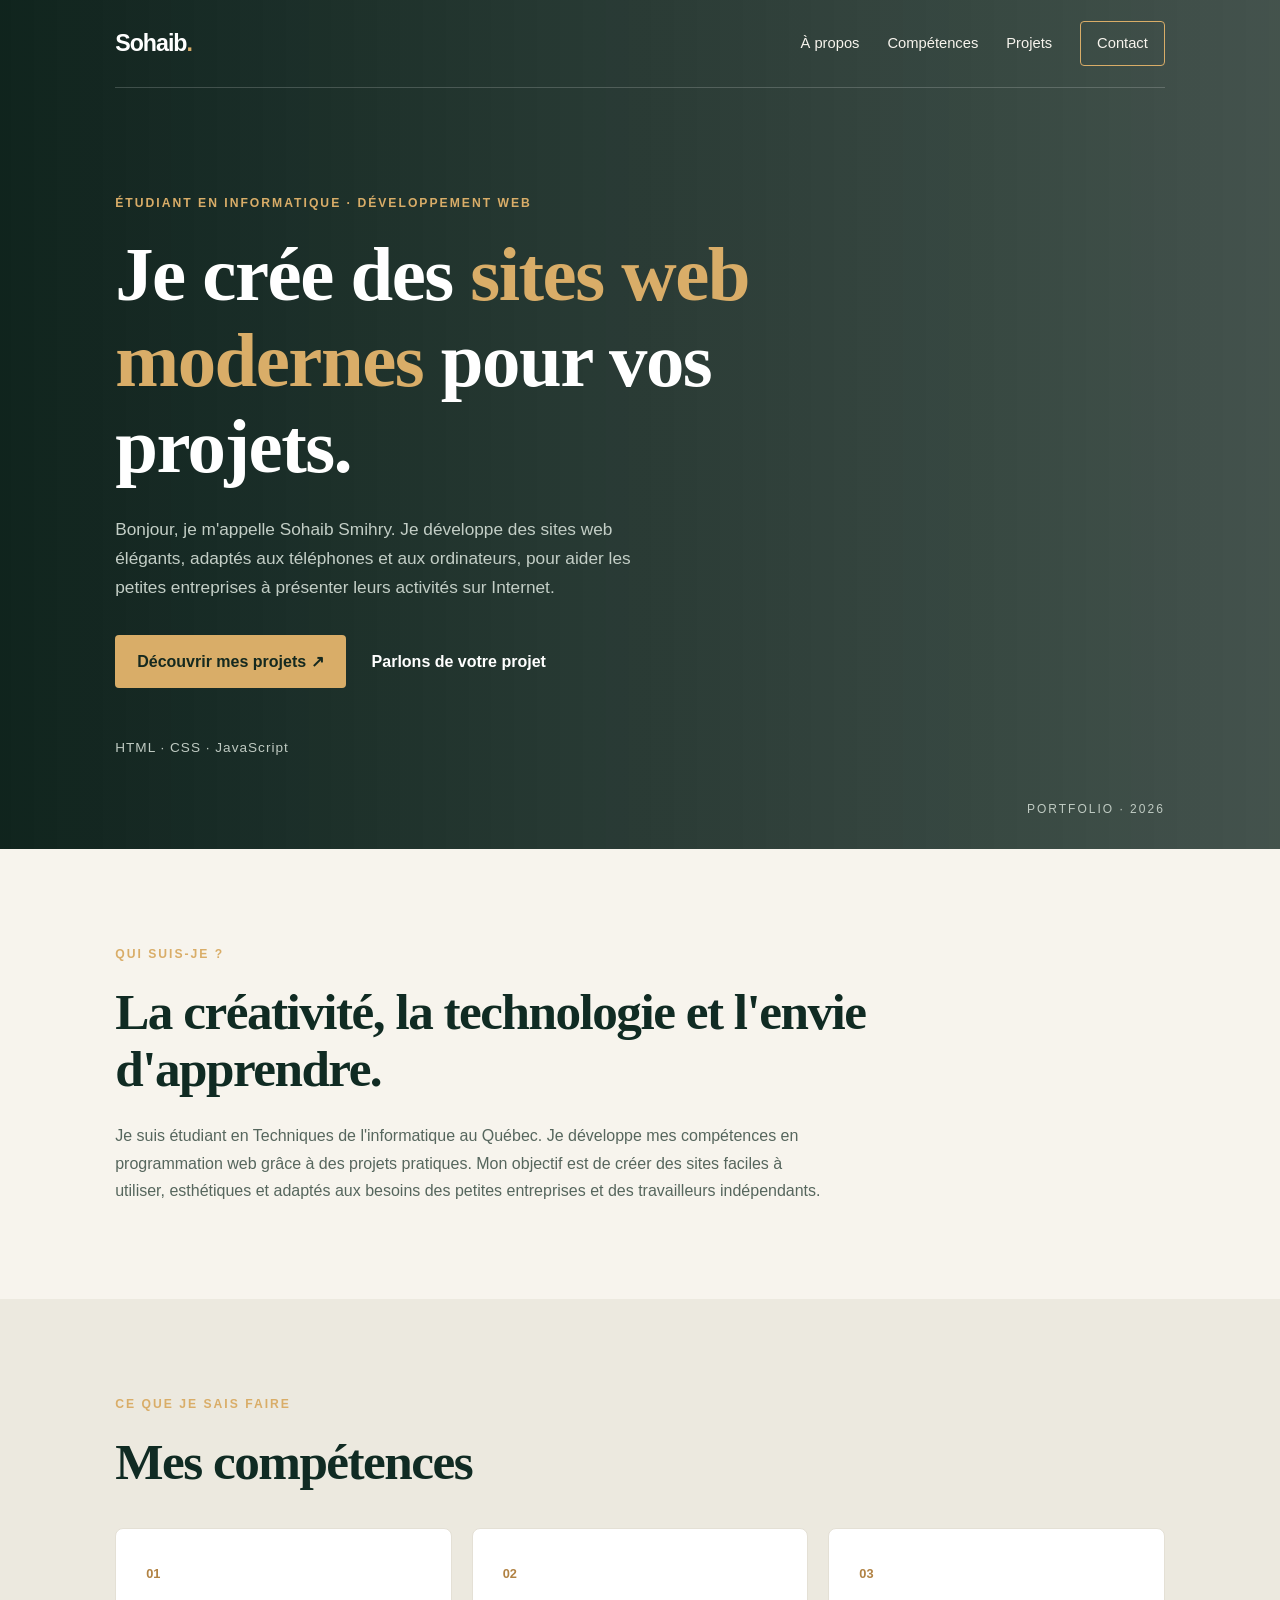
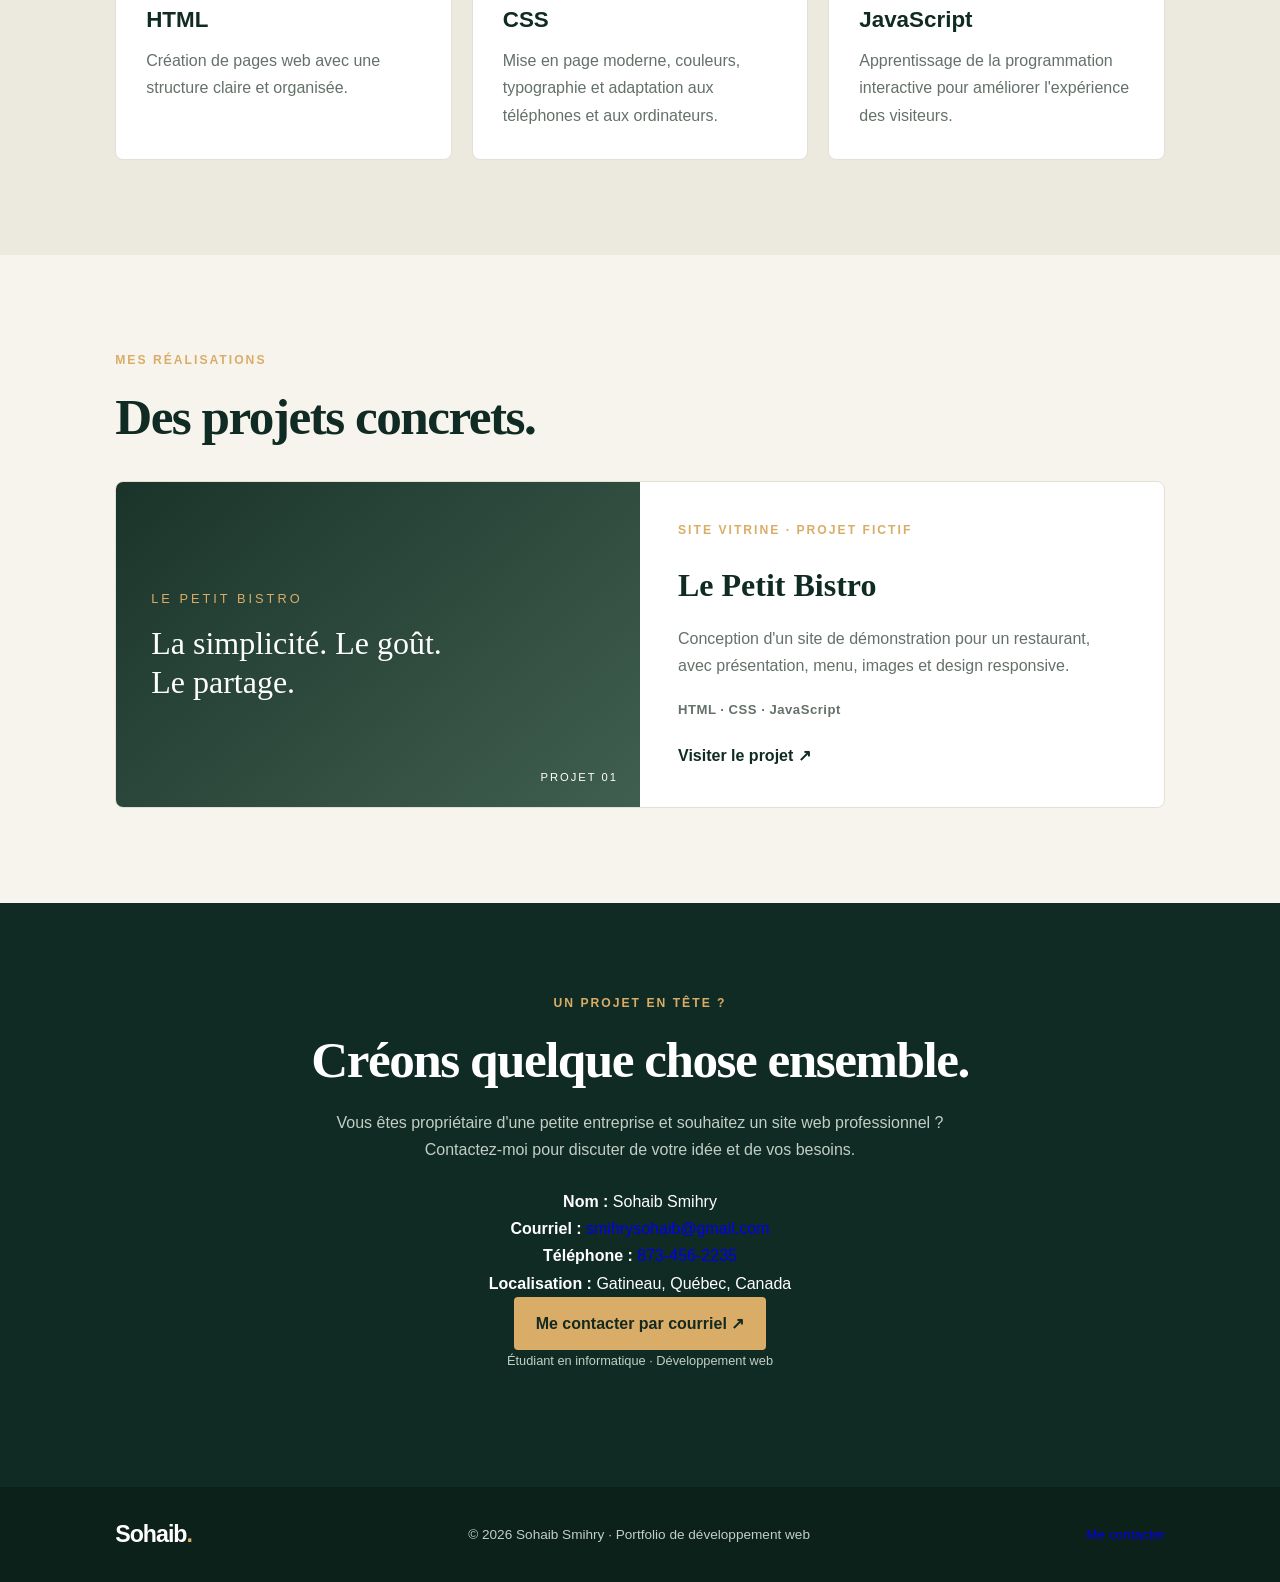
==== commit 6a0892a9: "Update portfolio.html" ====
--- a/portfolio.html
+++ b/portfolio.html
@@ -4,38 +4,51 @@
 <head>
   <meta charset="UTF-8">
   <meta name="viewport" content="width=device-width, initial-scale=1.0">
-  <meta name="description" content="Portfolio de développeur web : création de sites modernes et responsives pour petites entreprises.">
-  <title>Portfolio | Développement Web</title>
+  <meta name="description" content="Portfolio de Sohaib Smihry, étudiant en informatique et développeur web débutant à Gatineau, Québec.">
+  <meta name="theme-color" content="#102b23">
+  <title>Sohaib Smihry | Développeur Web</title>
   <link rel="stylesheet" href="portfolio.css">
 </head>
+
 <body>
 
+  <!-- EN-TÊTE ET PAGE D'ACCUEIL -->
   <header class="hero" id="accueil">
+
     <nav class="navbar">
-      <a class="logo" href="#accueil">Portfolio<span>.</span></a>
+      <a class="logo" href="#accueil">Sohaib<span>.</span></a>
 
       <div class="nav-links">
         <a href="#apropos">À propos</a>
         <a href="#competences">Compétences</a>
         <a href="#projets">Projets</a>
-        <a class="nav-contact" href="#contact">Me contacter</a>
+        <a class="nav-contact" href="#contact">Contact</a>
       </div>
     </nav>
 
     <div class="hero-content">
-      <p class="eyebrow">ÉTUDIANT EN INFORMATIQUE · DÉVELOPPEMENT WEB</p>
-
-      <h1>Je transforme vos idées en <span>sites web modernes.</span></h1>
+      <p class="eyebrow">
+        ÉTUDIANT EN INFORMATIQUE · DÉVELOPPEMENT WEB
+      </p>
+
+      <h1>
+        Je crée des <span>sites web modernes</span> pour vos projets.
+      </h1>
 
       <p class="intro">
-        Je crée des sites web élégants, adaptés aux téléphones
-        et aux ordinateurs, pour aider les petites entreprises
-        à présenter leurs activités sur Internet.
+        Bonjour, je m'appelle Sohaib Smihry. Je développe des sites web
+        élégants, adaptés aux téléphones et aux ordinateurs, pour aider
+        les petites entreprises à présenter leurs activités sur Internet.
       </p>
 
       <div class="hero-buttons">
-        <a class="button" href="#projets">Découvrir mes projets ↗</a>
-        <a class="text-link" href="#contact">Parlons de votre projet</a>
+        <a class="button" href="#projets">
+          Découvrir mes projets ↗
+        </a>
+
+        <a class="text-link" href="#contact">
+          Parlons de votre projet
+        </a>
       </div>
 
       <p class="availability">
@@ -43,108 +56,168 @@
       </p>
     </div>
 
-    <div class="hero-number">01 / PORTFOLIO</div>
+    <div class="hero-number">PORTFOLIO · 2026</div>
+
   </header>
 
   <main>
+
+    <!-- À PROPOS -->
     <section class="section about" id="apropos">
       <p class="eyebrow">QUI SUIS-JE ?</p>
-      <h2>Le web, la créativité et l'envie d'apprendre.</h2>
+
+      <h2>La créativité, la technologie et l'envie d'apprendre.</h2>
+
       <p>
         Je suis étudiant en Techniques de l'informatique au Québec.
-        Je développe mes compétences en programmation web à travers
-        des projets concrets. Mon objectif est de créer des sites
-        simples à utiliser, esthétiques et adaptés aux besoins
-        des petites entreprises.
-      </p>
-    </section>
-
+        Je développe mes compétences en programmation web grâce à des
+        projets pratiques. Mon objectif est de créer des sites faciles
+        à utiliser, esthétiques et adaptés aux besoins des petites
+        entreprises et des travailleurs indépendants.
+      </p>
+    </section>
+
+    <!-- COMPÉTENCES -->
     <section class="section skills" id="competences">
-      <p class="eyebrow">CE QUE J'APPRENDS</p>
+      <p class="eyebrow">CE QUE JE SAIS FAIRE</p>
+
       <h2>Mes compétences</h2>
 
-     
-
-<section class="contact" id="contact">
-  <p class="eyebrow">UN PROJET EN TÊTE ?</p>
-
-  <h2>Créons quelque chose ensemble.</h2>
-
-  <p>
-    Bonjour ! Je m'appelle Sohaib Smihry.
-    Je suis étudiant en informatique et je crée des sites web
-    modernes et adaptés aux téléphones et aux ordinateurs.
-    Contactez-moi pour discuter de votre projet.
-  </p>
-
-  <div class="contact-details">
-    <p><strong>Nom :</strong> Sohaib Smihry</p>
-
-    <p>
-      <strong>Courriel :</strong>
-      <a href="mailto:smihrysohaib@gmail.com">
-        smihrysohaib@gmail.com
-      </a>
-    </p>
-
-    <p>
-      <strong>Téléphone :</strong>
-      <a href="tel:+18734562235">873-456-2235</a>
-    </p>
-  </div>
-
-  <a class="button" href="mailto:smihrysohaib@gmail.com">
-    Me contacter par courriel ↗
-  </a>
-
-  <p class="small-note">Développement web · Gatineau, Québec</p>
-</section>
-
-
-
+      <div class="card-grid">
+
+        <article class="skill-card">
+          <span>01</span>
+          <h3>HTML</h3>
+          <p>
+            Création de pages web avec une structure claire et organisée.
+          </p>
+        </article>
+
+        <article class="skill-card">
+          <span>02</span>
+          <h3>CSS</h3>
+          <p>
+            Mise en page moderne, couleurs, typographie et adaptation
+            aux téléphones et aux ordinateurs.
+          </p>
+        </article>
+
+        <article class="skill-card">
+          <span>03</span>
+          <h3>JavaScript</h3>
+          <p>
+            Apprentissage de la programmation interactive pour améliorer
+            l'expérience des visiteurs.
+          </p>
+        </article>
+
+      </div>
+    </section>
+
+    <!-- PROJETS -->
     <section class="section projects" id="projets">
       <p class="eyebrow">MES RÉALISATIONS</p>
+
       <h2>Des projets concrets.</h2>
 
       <article class="project-card">
+
         <div class="project-visual">
           <span>LE PETIT BISTRO</span>
+
           <p>La simplicité. Le goût. Le partage.</p>
+
           <span class="project-stamp">PROJET 01</span>
         </div>
 
         <div class="project-info">
           <p class="eyebrow">SITE VITRINE · PROJET FICTIF</p>
+
           <h3>Le Petit Bistro</h3>
-          <p>
-            Un site de démonstration pour un restaurant, avec
-            présentation, menu et mise en page responsive.
-          </p>
+
+          <p>
+            Conception d'un site de démonstration pour un restaurant,
+            avec présentation, menu, images et design responsive.
+          </p>
+
           <p class="tech">HTML · CSS · JavaScript</p>
-          <a class="text-link" href="./">Visiter le projet ↗</a>
+
+          <a
+            class="text-link"
+            href="./"
+            target="_blank"
+            rel="noopener noreferrer"
+          >
+            Visiter le projet ↗
+          </a>
         </div>
+
       </article>
     </section>
 
+    <!-- CONTACT -->
     <section class="contact" id="contact">
       <p class="eyebrow">UN PROJET EN TÊTE ?</p>
+
       <h2>Créons quelque chose ensemble.</h2>
+
       <p>
-        Vous souhaitez présenter votre entreprise sur Internet ?
-        Écrivez-moi pour discuter de votre idée.
-      </p>
-      <a class="button" href="mailto:TON-ADRESSE-EMAIL">
+        Vous êtes propriétaire d'une petite entreprise et souhaitez
+        un site web professionnel ? Contactez-moi pour discuter
+        de votre idée et de vos besoins.
+      </p>
+
+      <div class="contact-details">
+
+        <p>
+          <strong>Nom :</strong>
+          Sohaib Smihry
+        </p>
+
+        <p>
+          <strong>Courriel :</strong>
+          <a href="mailto:smihrysohaib@gmail.com">
+            smihrysohaib@gmail.com
+          </a>
+        </p>
+
+        <p>
+          <strong>Téléphone :</strong>
+          <a href="tel:+18734562235">
+            873-456-2235
+          </a>
+        </p>
+
+        <p>
+          <strong>Localisation :</strong>
+          Gatineau, Québec, Canada
+        </p>
+
+      </div>
+
+      <a
+        class="button"
+        href="mailto:smihrysohaib@gmail.com?subject=Demande%20de%20site%20web"
+      >
         Me contacter par courriel ↗
       </a>
+
       <p class="small-note">
-        Remplace TON-ADRESSE-EMAIL par ton adresse courriel.
-      </p>
-    </section>
+        Étudiant en informatique · Développement web
+      </p>
+    </section>
+
   </main>
 
+  <!-- PIED DE PAGE -->
   <footer>
-    <a class="logo" href="#accueil">Portfolio<span>.</span></a>
-    <p>© 2026 · Portfolio de développement web</p>
+    <a class="logo" href="#accueil">Sohaib<span>.</span></a>
+
+    <p>© 2026 Sohaib Smihry · Portfolio de développement web</p>
+
+    <a href="mailto:smihrysohaib@gmail.com">
+      Me contacter
+    </a>
   </footer>
 
 </body>
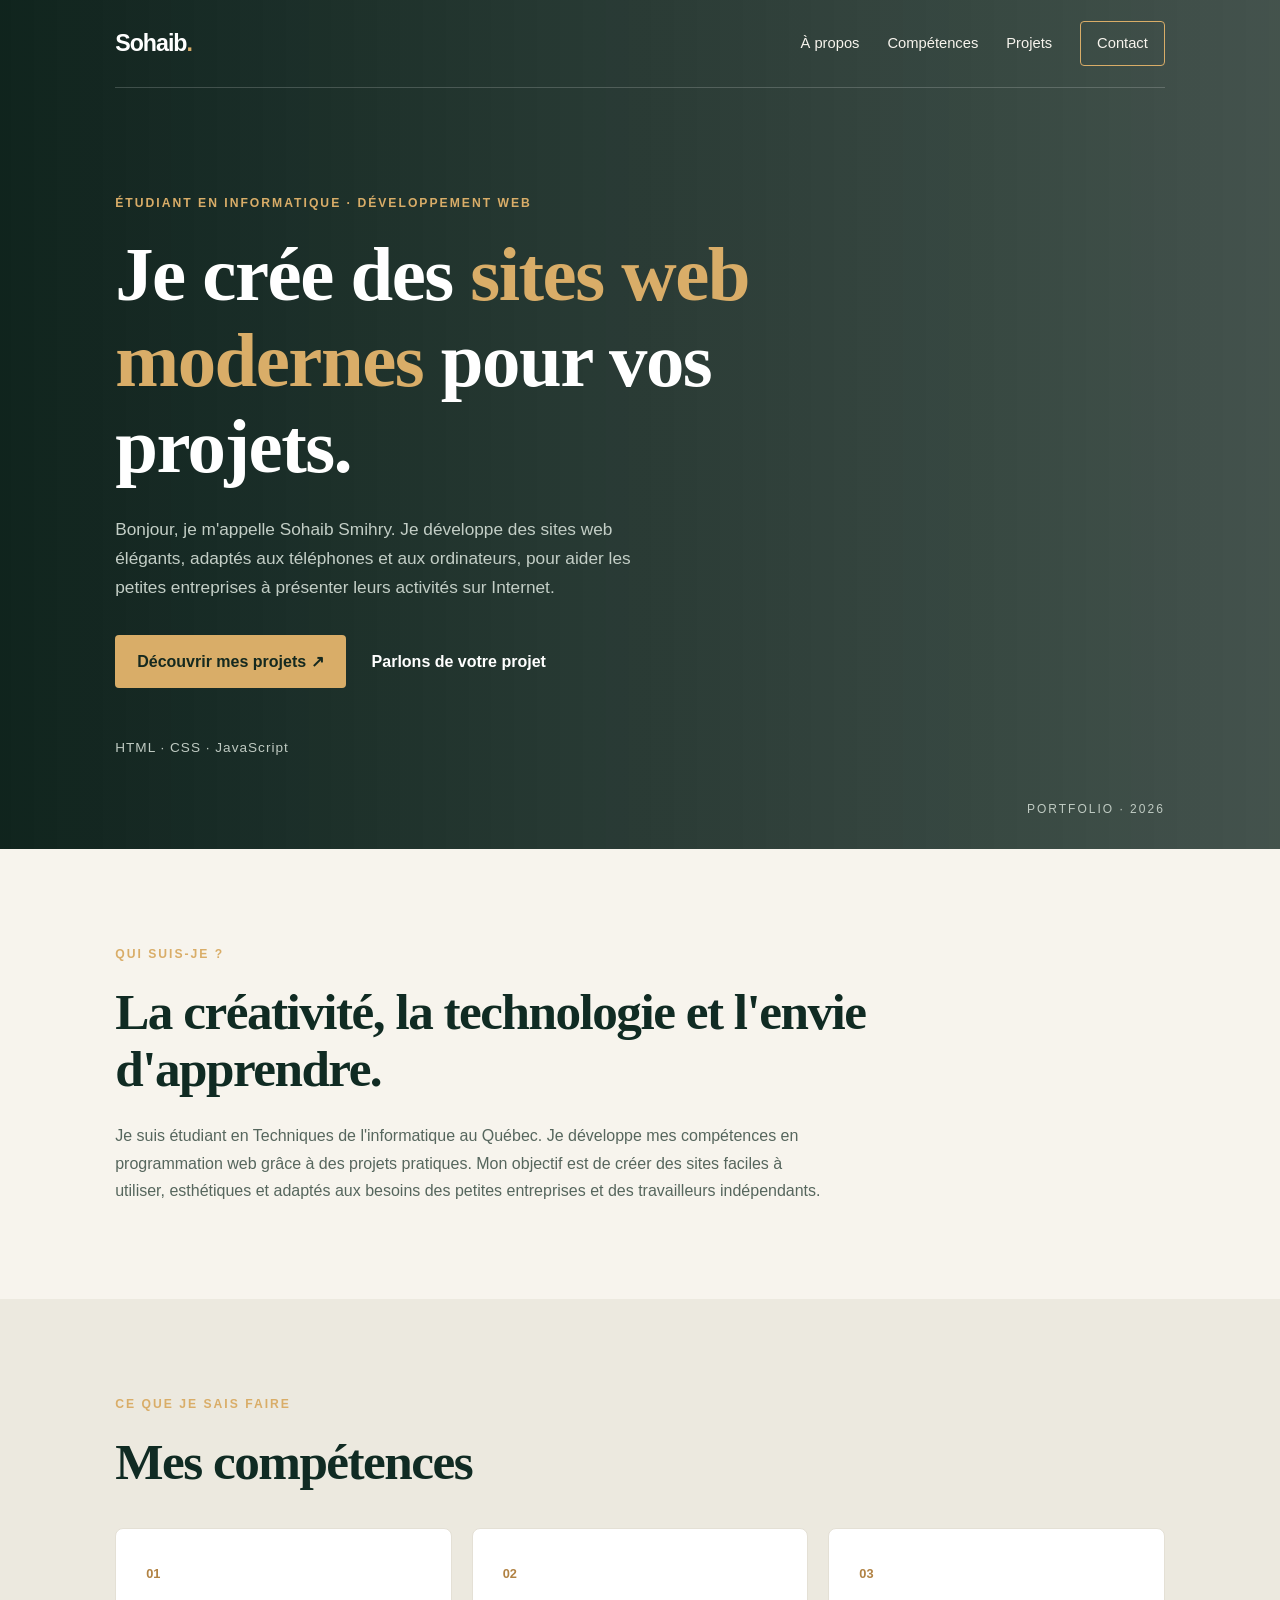
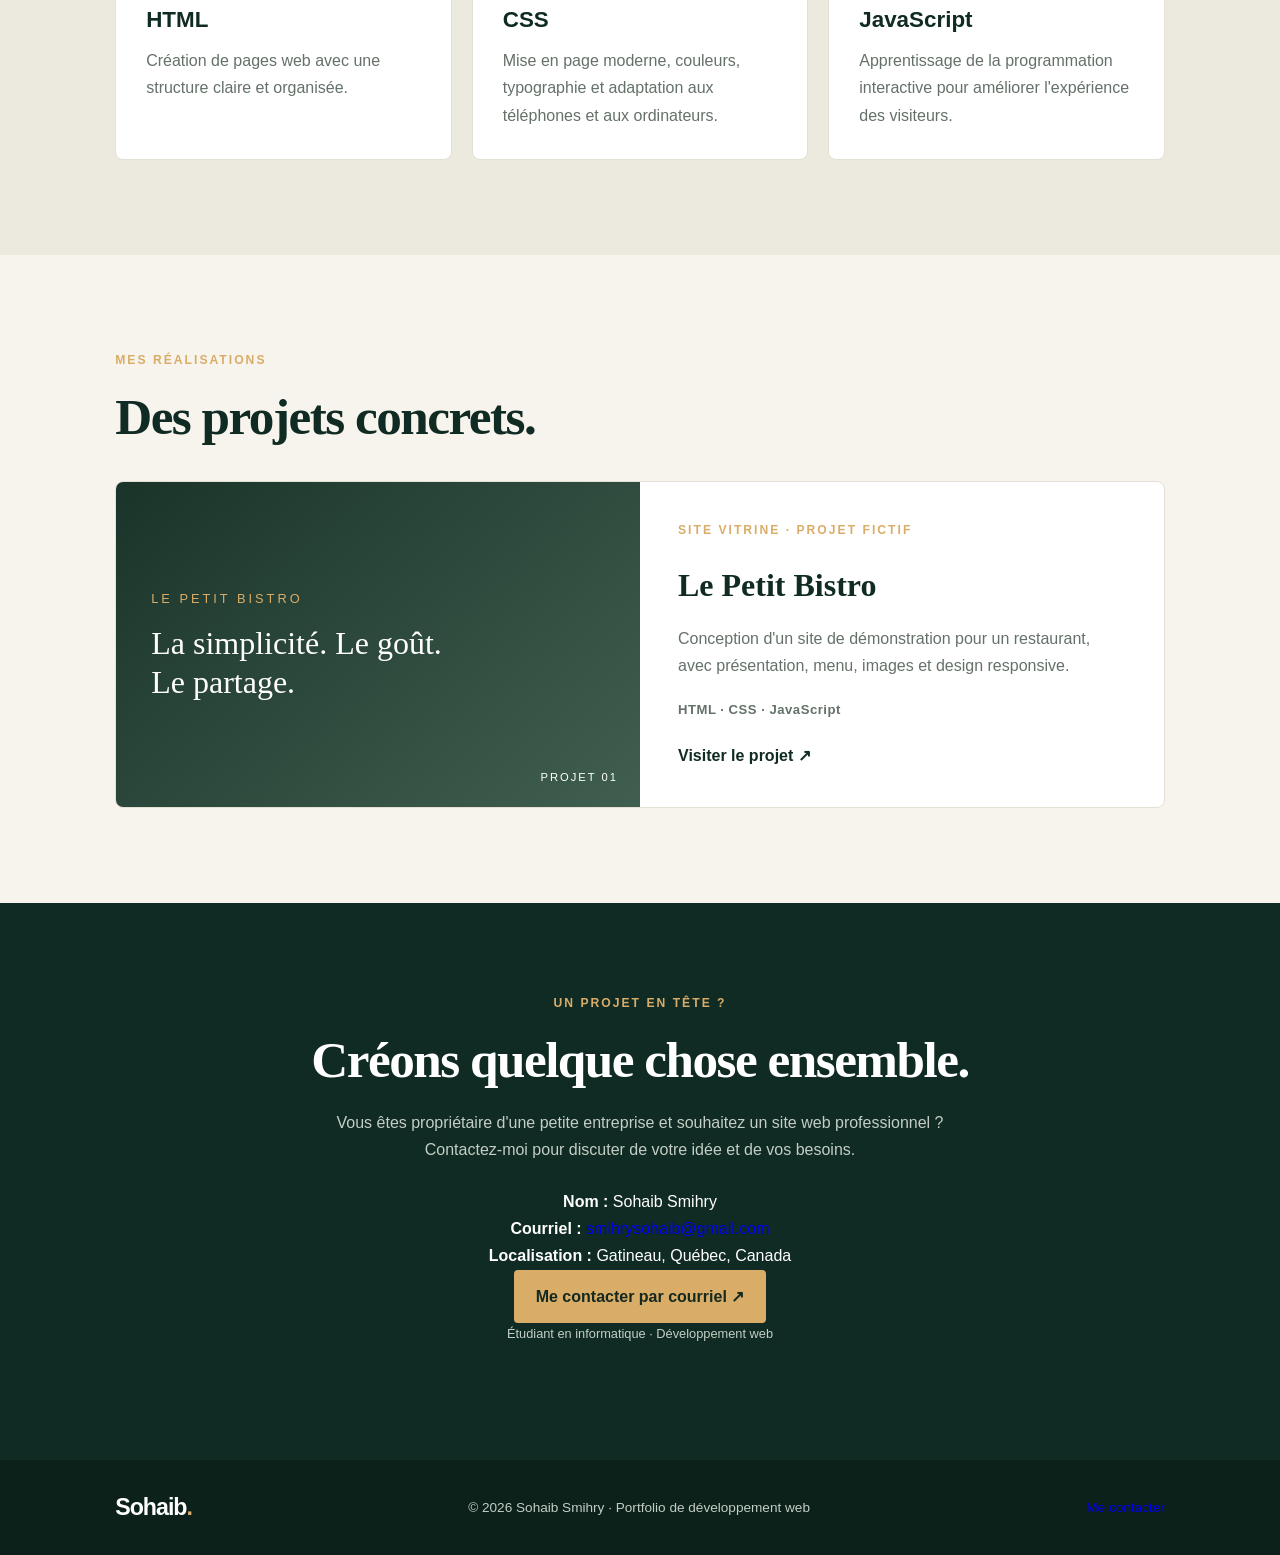
==== commit d137ed4c: "Remove phone number from contact section Updated contact section to remove phone number reference." ====
--- a/portfolio.html
+++ b/portfolio.html
@@ -124,9 +124,7 @@
 
         <div class="project-visual">
           <span>LE PETIT BISTRO</span>
-
           <p>La simplicité. Le goût. Le partage.</p>
-
           <span class="project-stamp">PROJET 01</span>
         </div>
 
@@ -155,7 +153,7 @@
       </article>
     </section>
 
-    <!-- CONTACT -->
+    <!-- CONTACT SANS NUMÉRO DE TÉLÉPHONE -->
     <section class="contact" id="contact">
       <p class="eyebrow">UN PROJET EN TÊTE ?</p>
 
@@ -182,13 +180,6 @@
         </p>
 
         <p>
-          <strong>Téléphone :</strong>
-          <a href="tel:+18734562235">
-            873-456-2235
-          </a>
-        </p>
-
-        <p>
           <strong>Localisation :</strong>
           Gatineau, Québec, Canada
         </p>
